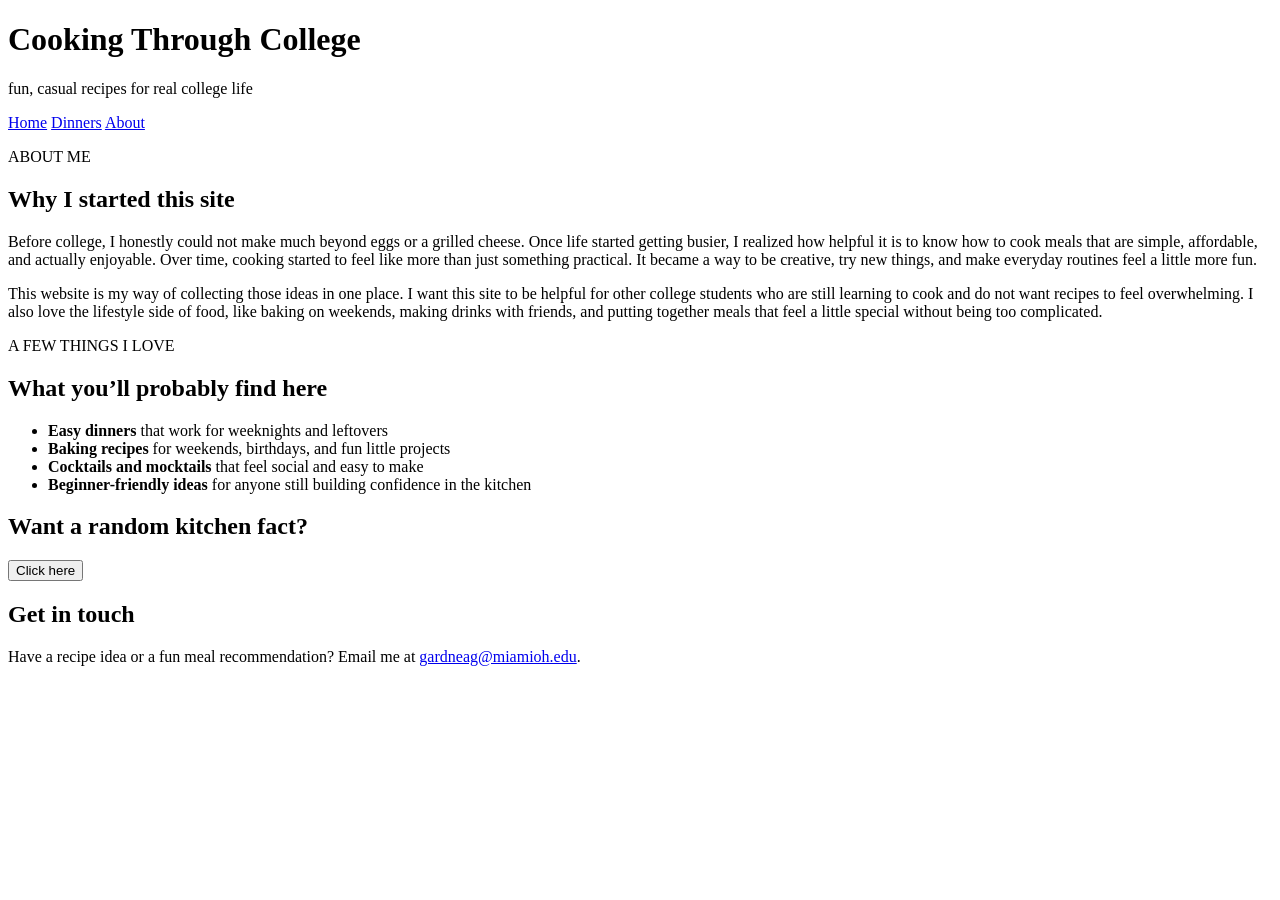
==== about.html @ 00fe20cf "Add files via upload" ====
<!DOCTYPE html>
<html lang="en">
<head>
  <meta charset="UTF-8">
  <meta name="viewport" content="width=device-width, initial-scale=1.0">
  <title>About | Cooking Through College</title>

  <link rel="preconnect" href="https://fonts.googleapis.com">
  <link rel="preconnect" href="https://fonts.gstatic.com" crossorigin>
  <link href="https://fonts.googleapis.com/css2?family=Parisienne&family=Playfair+Display:wght@600;700&family=Poppins:wght@300;400;500;600;700&display=swap" rel="stylesheet">

  <link rel="stylesheet" href="styles.css">
</head>
<body>

  <header class="site-header">
    <div class="nav-wrap">
      <div class="logo-area">
        <h1>Cooking Through College</h1>
        <p class="tagline">fun, casual recipes for real college life</p>
      </div>

      <nav>
        <a href="index.html">Home</a>
        <a href="dinners.html">Dinners</a>
        <a href="about.html">About</a>
      </nav>
    </div>
  </header>

  <main>
    <section class="section-heading">
      <p class="eyebrow">ABOUT ME</p>
      <h2>Why I started this site</h2>
    </section>

    <section class="featured-recipes">
      <article class="recipe-card">
        <div class="recipe-card-content">
          <p>
            Before college, I honestly could not make much beyond eggs or a grilled cheese.
            Once life started getting busier, I realized how helpful it is to know how to
            cook meals that are simple, affordable, and actually enjoyable. Over time,
            cooking started to feel like more than just something practical. It became a way
            to be creative, try new things, and make everyday routines feel a little more fun.
          </p>

          <p>
            This website is my way of collecting those ideas in one place. I want this site
            to be helpful for other college students who are still learning to cook and do
            not want recipes to feel overwhelming. I also love the lifestyle side of food,
            like baking on weekends, making drinks with friends, and putting together meals
            that feel a little special without being too complicated.
          </p>
        </div>
      </article>
    </section>

    <aside class="featured-recipes">
      <div class="section-heading">
        <p class="eyebrow">A FEW THINGS I LOVE</p>
        <h2>What you’ll probably find here</h2>
      </div>

      <article class="recipe-card">
        <div class="recipe-card-content">
          <ul>
            <li><strong>Easy dinners</strong> that work for weeknights and leftovers</li>
            <li><strong>Baking recipes</strong> for weekends, birthdays, and fun little projects</li>
            <li><strong>Cocktails and mocktails</strong> that feel social and easy to make</li>
            <li><strong>Beginner-friendly ideas</strong> for anyone still building confidence in the kitchen</li>
          </ul>
        </div>
      </article>
    </aside>

    <section class="about-fun">
      <h2>Want a random kitchen fact?</h2>
      <button onclick="showFact()">Click here</button>
      <p id="fun-fact"></p>
    </section>

    <section class="contact-preview">
      <h2>Get in touch</h2>
      <p>
        Have a recipe idea or a fun meal recommendation? Email me at
        <a href="mailto:gardneag@miamioh.edu">gardneag@miamioh.edu</a>.
      </p>
    </section>
  </main>

  <script>
    function showFact() {
      document.getElementById("fun-fact").innerHTML =
        "One of my favorite parts of cooking is finding simple recipes that still feel a little special.";
    }
  </script>
</body>
</html>
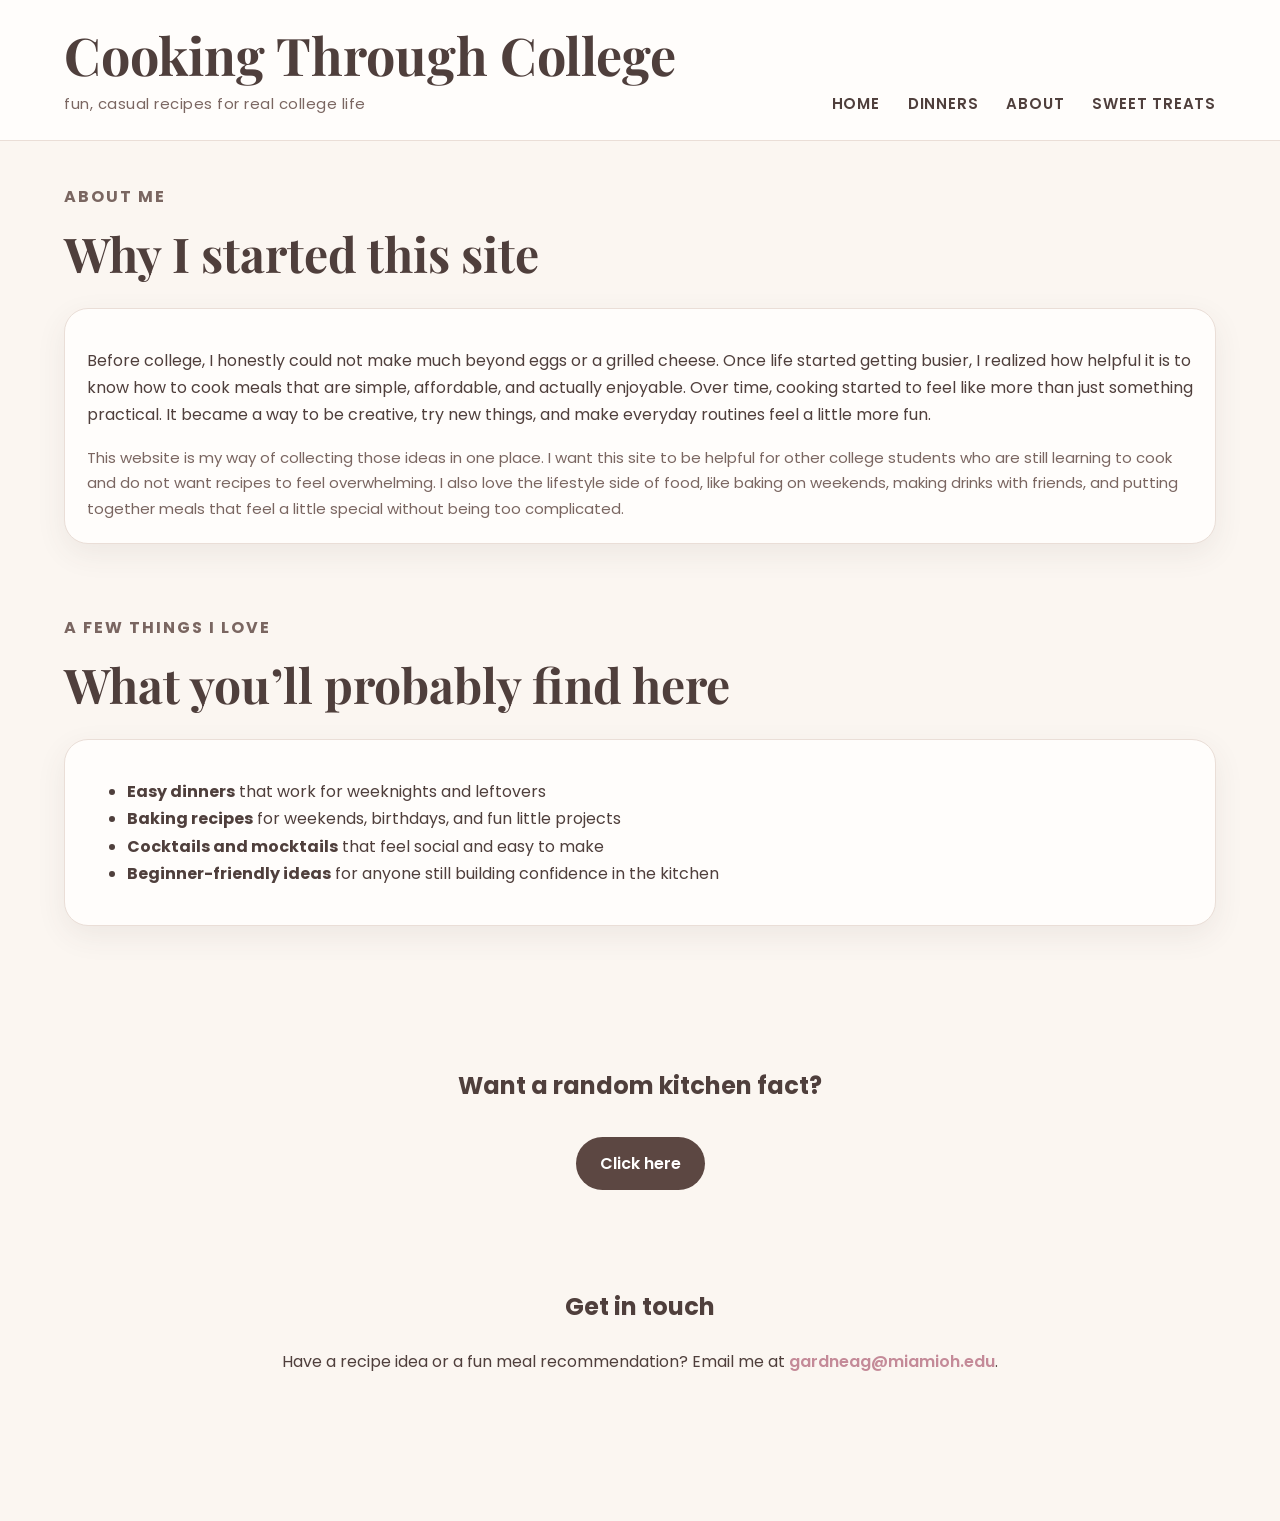
==== commit 00eb91a4: "about.html" ====
--- a/about.html
+++ b/about.html
@@ -20,11 +20,12 @@
         <p class="tagline">fun, casual recipes for real college life</p>
       </div>
 
-      <nav>
-        <a href="index.html">Home</a>
-        <a href="dinners.html">Dinners</a>
-        <a href="about.html">About</a>
-      </nav>
+     <nav>
+  <a href="index.html">Home</a>
+  <a href="dinners.html">Dinners</a>
+  <a href="about.html">About</a>
+  <a href="materialize.html">Sweet Treats</a>
+</nav>
     </div>
   </header>
 
@@ -96,4 +97,4 @@
     }
   </script>
 </body>
-</html>+</html>
--- a/styles.css
+++ b/styles.css
@@ -0,0 +1,337 @@
+:root {
+  --cream: #fbf6f1;
+  --soft-white: #fffdfb;
+  --dusty-rose: #d8a7a7;
+  --rose-deep: #b97f8a;
+  --blush: #f5e3e1;
+  --sage: #9caf9b;
+  --deep-sage: #6f8579;
+  --mocha: #4f3f3c;
+  --light-mocha: #7a6661;
+  --border: #eaded7;
+  --shadow: 0 10px 30px rgba(79, 63, 60, 0.08);
+}
+
+* {
+  box-sizing: border-box;
+}
+
+body {
+  margin: 0;
+  background-color: var(--cream);
+  color: var(--mocha);
+  font-family: "Poppins", sans-serif;
+  line-height: 1.7;
+}
+
+a {
+  text-decoration: none;
+}
+
+.site-header {
+  background-color: var(--soft-white);
+  border-bottom: 1px solid var(--border);
+}
+
+.nav-wrap {
+  max-width: 1200px;
+  margin: 0 auto;
+  padding: 28px 24px 24px;
+  display: flex;
+  justify-content: space-between;
+  align-items: end;
+  gap: 30px;
+}
+
+.logo-area h1 {
+  margin: 0;
+  font-family: "Playfair Display", serif;
+  font-size: 52px;
+  line-height: 1.05;
+  color: var(--mocha);
+}
+
+.tagline {
+  margin: 8px 0 0;
+  font-size: 15px;
+  color: var(--light-mocha);
+  letter-spacing: 0.5px;
+}
+
+nav {
+  display: flex;
+  gap: 28px;
+  flex-wrap: wrap;
+}
+
+nav a {
+  color: var(--mocha);
+  font-size: 15px;
+  font-weight: 600;
+  text-transform: uppercase;
+  letter-spacing: 0.8px;
+}
+
+nav a:hover {
+  color: var(--rose-deep);
+}
+
+main {
+  max-width: 1200px;
+  margin: 0 auto;
+  padding: 42px 24px 70px;
+}
+
+.hero {
+  display: block;
+  max-width: 700px;
+  margin: 0 auto 60px;
+  text-align: center;
+}
+
+.hero-text {
+  text-align: center;
+}
+
+.eyebrow {
+  margin: 0 0 10px;
+  color: var(--rose-deep);
+  font-size: 13px;
+  font-weight: 700;
+  letter-spacing: 2px;
+  text-transform: uppercase;
+}
+
+.hero h2,
+.section-heading h2 {
+  margin: 0 0 18px;
+  font-family: "Playfair Display", serif;
+  font-size: 48px;
+  line-height: 1.08;
+  color: var(--mocha);
+}
+
+.hero-description,
+.section-heading p {
+  font-size: 16px;
+  color: var(--light-mocha);
+  margin-bottom: 18px;
+}
+
+.script-line {
+  text-align: center;
+  margin: 18px 0 28px;
+  font-family: "Parisienne", cursive;
+  font-size: 46px;
+  color: var(--rose-deep);
+  line-height: 1.1;
+}
+
+.hero-button {
+  display: inline-block;
+  margin-top: 10px;
+  background-color: var(--mocha);
+  color: white;
+  padding: 14px 24px;
+  border-radius: 999px;
+  font-weight: 600;
+  font-size: 15px;
+}
+
+.hero-button:hover {
+  background-color: var(--rose-deep);
+}
+
+.category-preview {
+  display: grid;
+  grid-template-columns: repeat(4, 1fr);
+  gap: 18px;
+  margin: 18px 0 70px;
+}
+
+.category-card {
+  background-color: var(--soft-white);
+  border: 1px solid var(--border);
+  border-radius: 20px;
+  padding: 24px 20px;
+  text-align: center;
+  box-shadow: var(--shadow);
+}
+
+.category-label {
+  margin: 0 0 8px;
+  color: var(--rose-deep);
+  font-size: 12px;
+  font-weight: 700;
+  letter-spacing: 1.5px;
+}
+
+.category-card h3 {
+  margin: 0;
+  font-family: "Playfair Display", serif;
+  font-size: 28px;
+  color: var(--mocha);
+}
+
+.featured-recipes {
+  margin-bottom: 70px;
+}
+
+.section-heading {
+  max-width: 700px;
+  margin-bottom: 28px;
+}
+
+.recipe-grid {
+  display: grid;
+  grid-template-columns: repeat(3, 1fr);
+  gap: 24px;
+}
+
+.recipe-card {
+  background-color: var(--soft-white);
+  border-radius: 24px;
+  overflow: hidden;
+  box-shadow: var(--shadow);
+  border: 1px solid var(--border);
+}
+
+.recipe-card-content {
+  padding: 22px;
+}
+
+.recipe-type {
+  margin: 0 0 10px;
+  color: var(--rose-deep);
+  font-size: 12px;
+  font-weight: 700;
+  letter-spacing: 1.6px;
+  text-transform: uppercase;
+}
+
+.recipe-card h3 {
+  margin: 0 0 12px;
+  font-family: "Playfair Display", serif;
+  font-size: 28px;
+  line-height: 1.2;
+  color: var(--mocha);
+}
+
+.recipe-card p:last-child {
+  margin-bottom: 0;
+  color: var(--light-mocha);
+  font-size: 15px;
+}
+
+.week-section {
+  margin-bottom: 40px;
+}
+
+table {
+  width: 100%;
+  border-collapse: collapse;
+  background-color: var(--soft-white);
+  border: 1px solid var(--border);
+  box-shadow: var(--shadow);
+}
+
+th {
+  background-color: var(--deep-sage);
+  color: white;
+  padding: 16px;
+  text-align: left;
+  font-size: 16px;
+}
+
+td {
+  padding: 16px;
+  border-top: 1px solid var(--border);
+  color: var(--light-mocha);
+}
+
+tr:nth-child(even) {
+  background-color: #faf4ef;
+}
+.home-gallery {
+  max-width: 900px;
+  margin: 40px auto 50px;
+  display: flex;
+  justify-content: center;
+  gap: 24px;
+}
+
+.home-gallery img {
+  width: 180px;
+  height: 220px;
+  object-fit: cover;
+  border-radius: 18px;
+  display: block;
+}
+.kitchen-tip {
+  padding: 40px 0;
+}
+
+.kitchen-tip button {
+  background-color: #5c4742;
+  color: white;
+  border: none;
+  padding: 14px 24px;
+  border-radius: 30px;
+  font-size: 1rem;
+  font-family: 'Poppins', sans-serif;
+  font-weight: 600;
+  cursor: pointer;
+  margin-top: 10px;
+}
+
+.kitchen-tip button:hover {
+  opacity: 0.9;
+}
+
+#tip-message {
+  margin-top: 18px;
+  font-size: 1.1rem;
+  color: #5c4742;
+}
+.about-fun {
+  text-align: center;
+  padding: 50px 20px 30px;
+}
+
+.about-fun button {
+  background-color: #5c4742;
+  color: white;
+  border: none;
+  padding: 14px 24px;
+  border-radius: 30px;
+  font-size: 1rem;
+  font-family: 'Poppins', sans-serif;
+  font-weight: 600;
+  cursor: pointer;
+  margin-top: 10px;
+}
+
+.about-fun button:hover {
+  opacity: 0.9;
+}
+
+#fun-fact {
+  margin-top: 18px;
+  font-size: 1.1rem;
+  color: #5c4742;
+}
+
+.contact-preview {
+  text-align: center;
+  padding: 30px 20px 60px;
+}
+
+.contact-preview a {
+  color: #c48a98;
+  font-weight: 600;
+  text-decoration: none;
+}
+
+.contact-preview a:hover {
+  text-decoration: underline;
+}
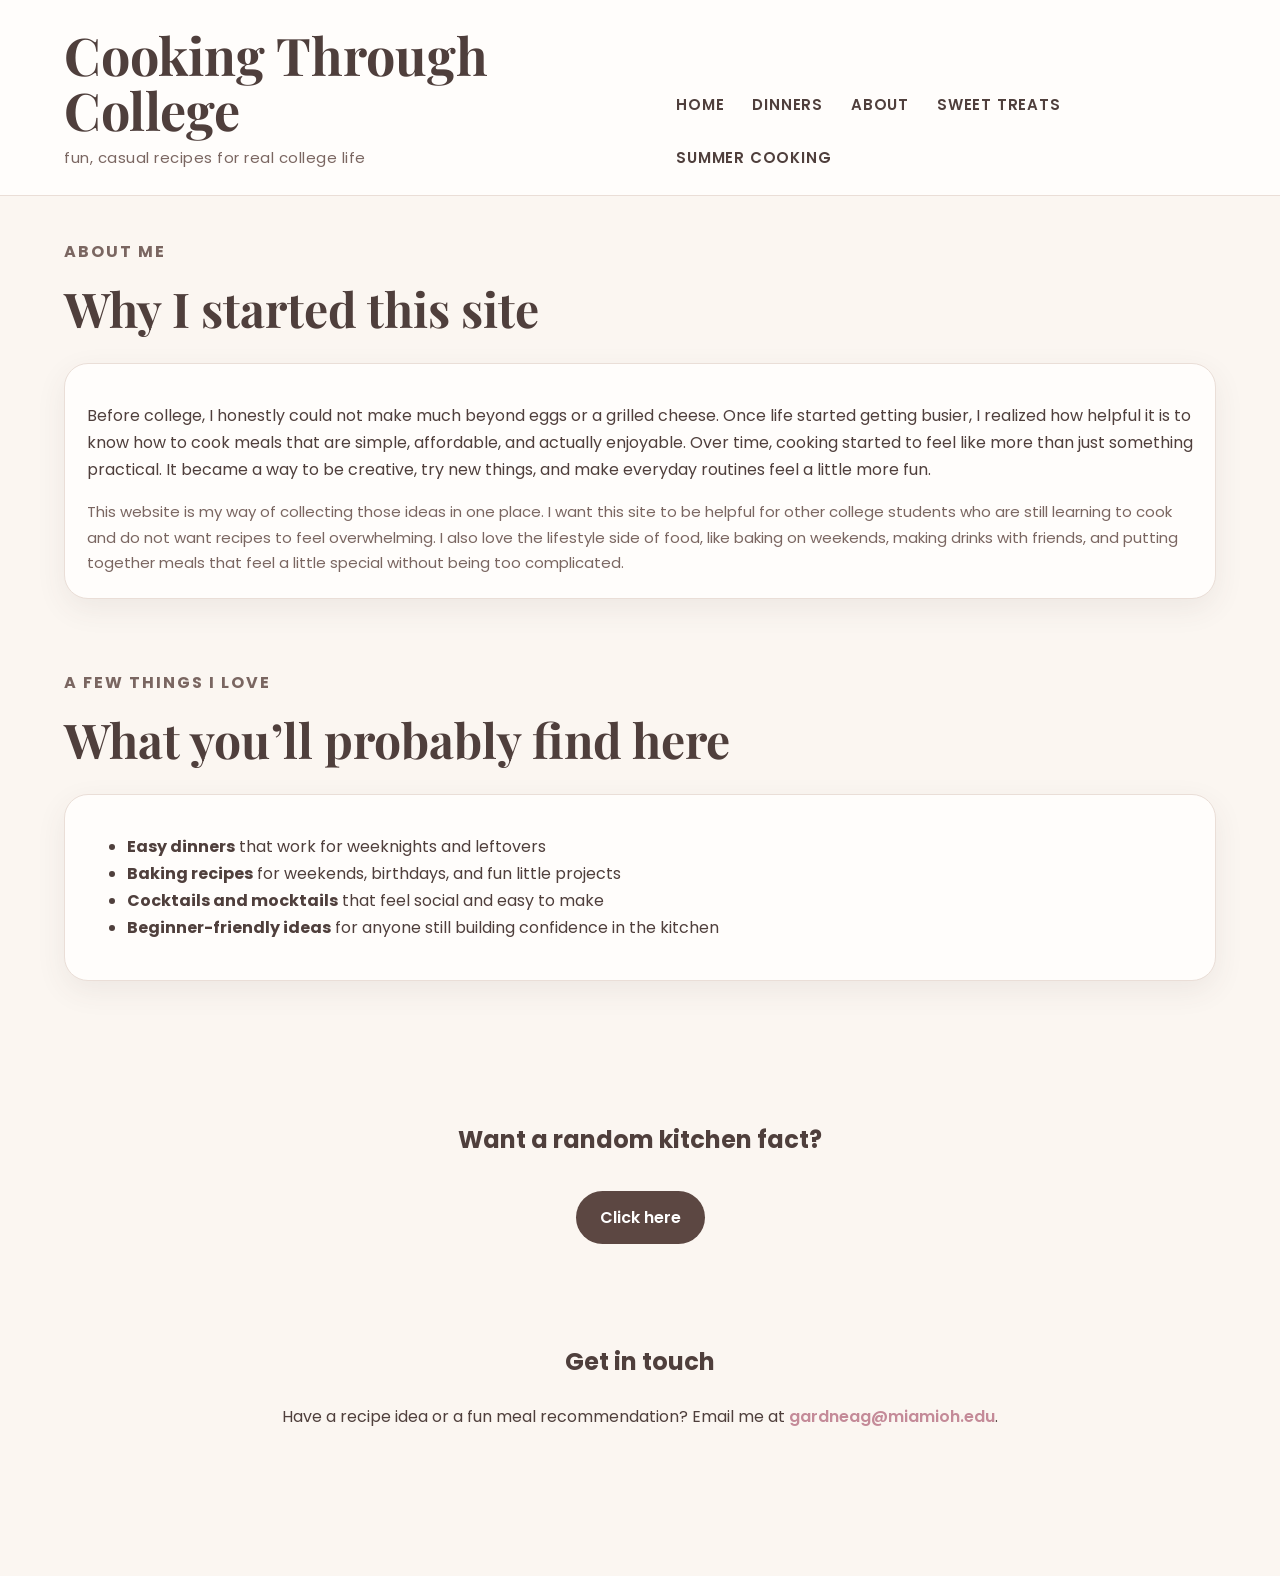
==== commit c859f1af: "Update about.html" ====
--- a/about.html
+++ b/about.html
@@ -25,6 +25,7 @@
   <a href="dinners.html">Dinners</a>
   <a href="about.html">About</a>
   <a href="materialize.html">Sweet Treats</a>
+  <a href="jquery.html">Summer Cooking</a>
 </nav>
     </div>
   </header>
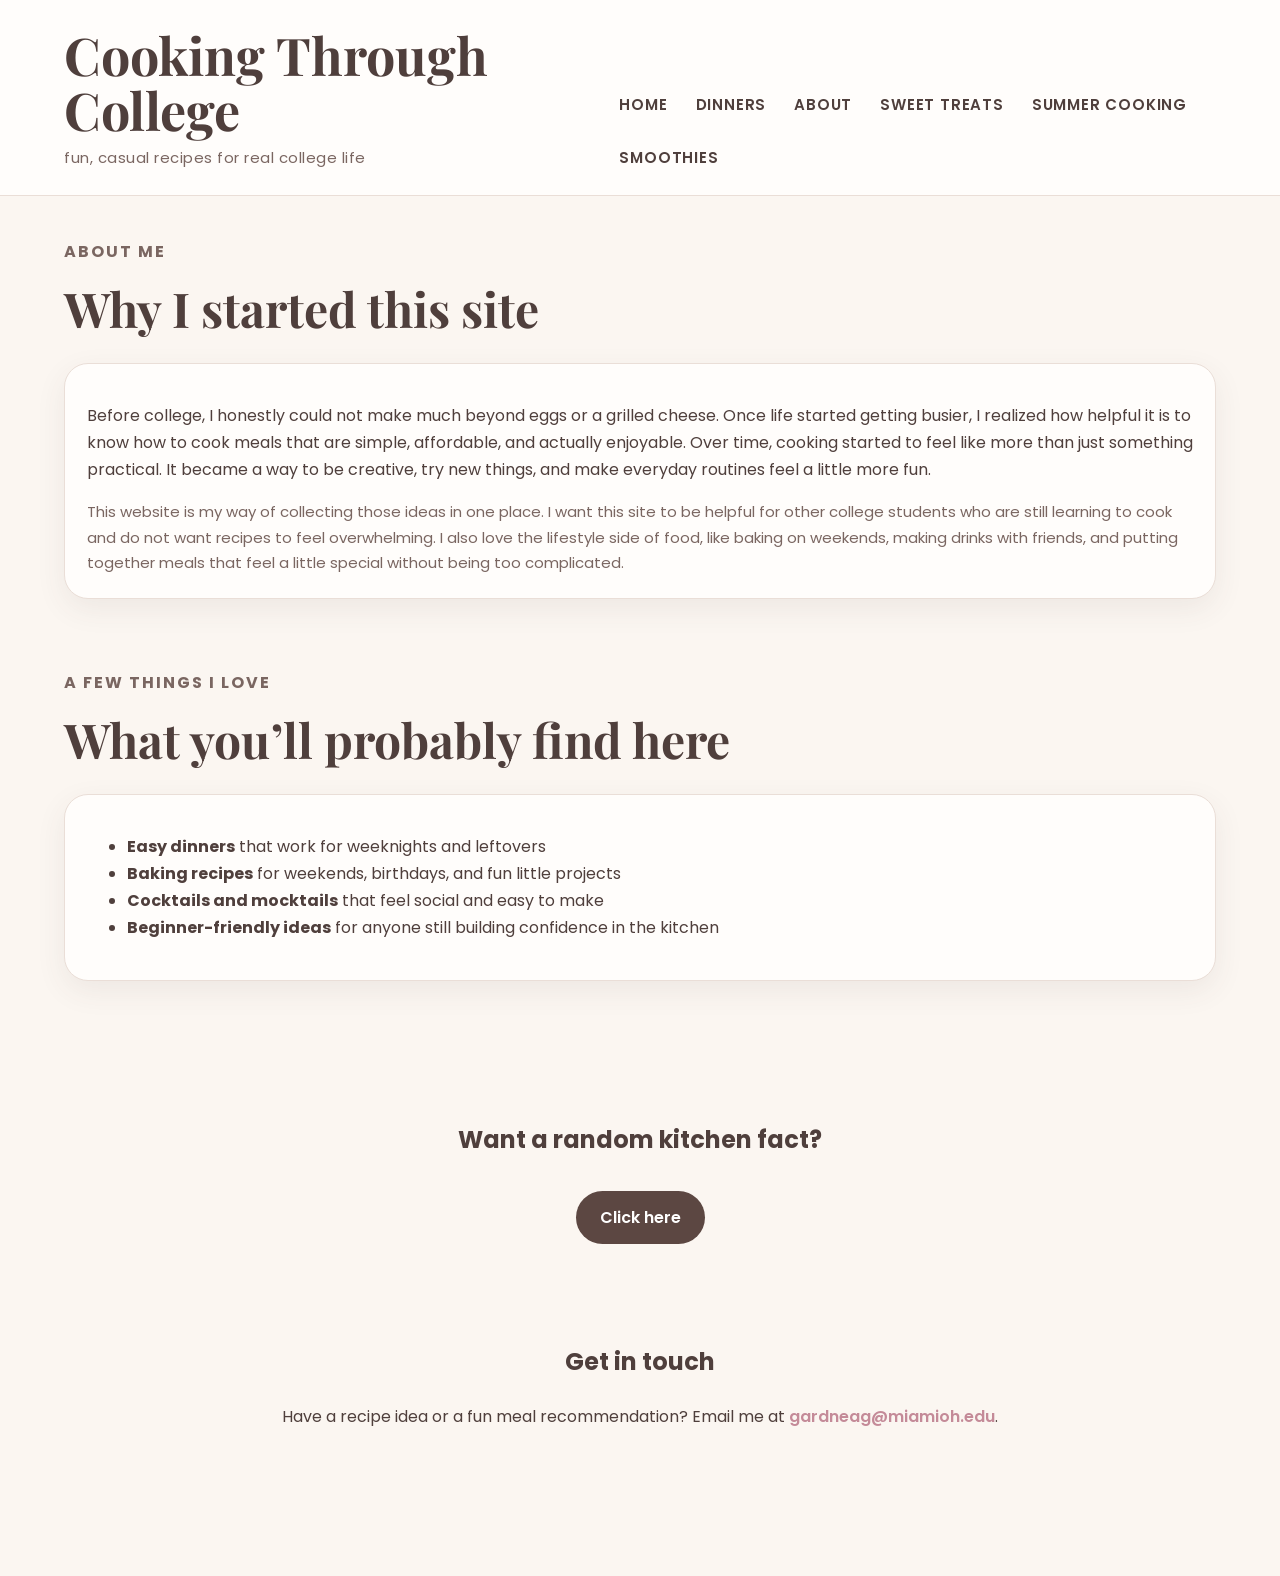
==== commit f4772f88: "Update about.html" ====
--- a/about.html
+++ b/about.html
@@ -26,6 +26,7 @@
   <a href="about.html">About</a>
   <a href="materialize.html">Sweet Treats</a>
   <a href="jquery.html">Summer Cooking</a>
+  <a href="bootstrap.html">Smoothies</a>
 </nav>
     </div>
   </header>
--- a/styles.css
+++ b/styles.css
@@ -334,4 +334,99 @@
 
 .contact-preview a:hover {
   text-decoration: underline;
-}+}
+/* Bootstrap Smoothies Page */
+
+.bootstrap-header {
+  text-align: center;
+  background-color: #f6d6df;
+  padding: 35px 20px 25px;
+  border-bottom: 2px solid #e8c2cb;
+}
+
+.bootstrap-header h1 {
+  font-family: 'Parisienne', cursive;
+  font-size: 3.6rem;
+  color: #9b5c6b;
+  margin: 0;
+}
+
+.bootstrap-header p {
+  margin: 8px 0 22px;
+  color: #5b4542;
+}
+
+.bootstrap-header nav {
+  display: flex;
+  justify-content: center;
+  gap: 35px;
+  flex-wrap: wrap;
+}
+
+.bootstrap-header nav a {
+  color: #4b3835;
+  text-decoration: none;
+  font-weight: 600;
+  font-size: 1rem;
+}
+
+.bootstrap-header nav a:hover {
+  color: #9b5c6b;
+}
+
+main.container {
+  max-width: 1100px;
+}
+
+.smoothie-slide {
+  min-height: 210px;
+  padding: 45px 30px;
+}
+
+.smoothie-card {
+  padding: 10px;
+}
+
+form.smoothie-card {
+  max-width: 850px;
+  margin: 0 auto;
+}
+
+.btn-pink {
+  width: auto;
+  padding: 10px 30px;
+  display: block;
+  margin-top: 20px;
+}
+#smoothieCarousel {
+  background-color: #f7dce2;
+  border-radius: 24px;
+  min-height: 250px;
+  padding: 40px;
+  margin-top: 25px;
+  box-shadow: 0 10px 25px rgba(75, 56, 53, 0.08);
+}
+
+#smoothieCarousel .carousel-item {
+  text-align: center;
+  padding: 45px 80px;
+}
+
+#smoothieCarousel h3 {
+  font-family: 'Playfair Display', serif;
+  color: #8f4448;
+  font-size: 2rem;
+}
+
+#smoothieCarousel p {
+  color: #4b3835;
+  font-size: 1rem;
+}
+
+.carousel-control-prev-icon,
+.carousel-control-next-icon {
+  filter: invert(1);
+}
+.smoothie-intro {
+  margin-top: 30px;
+}
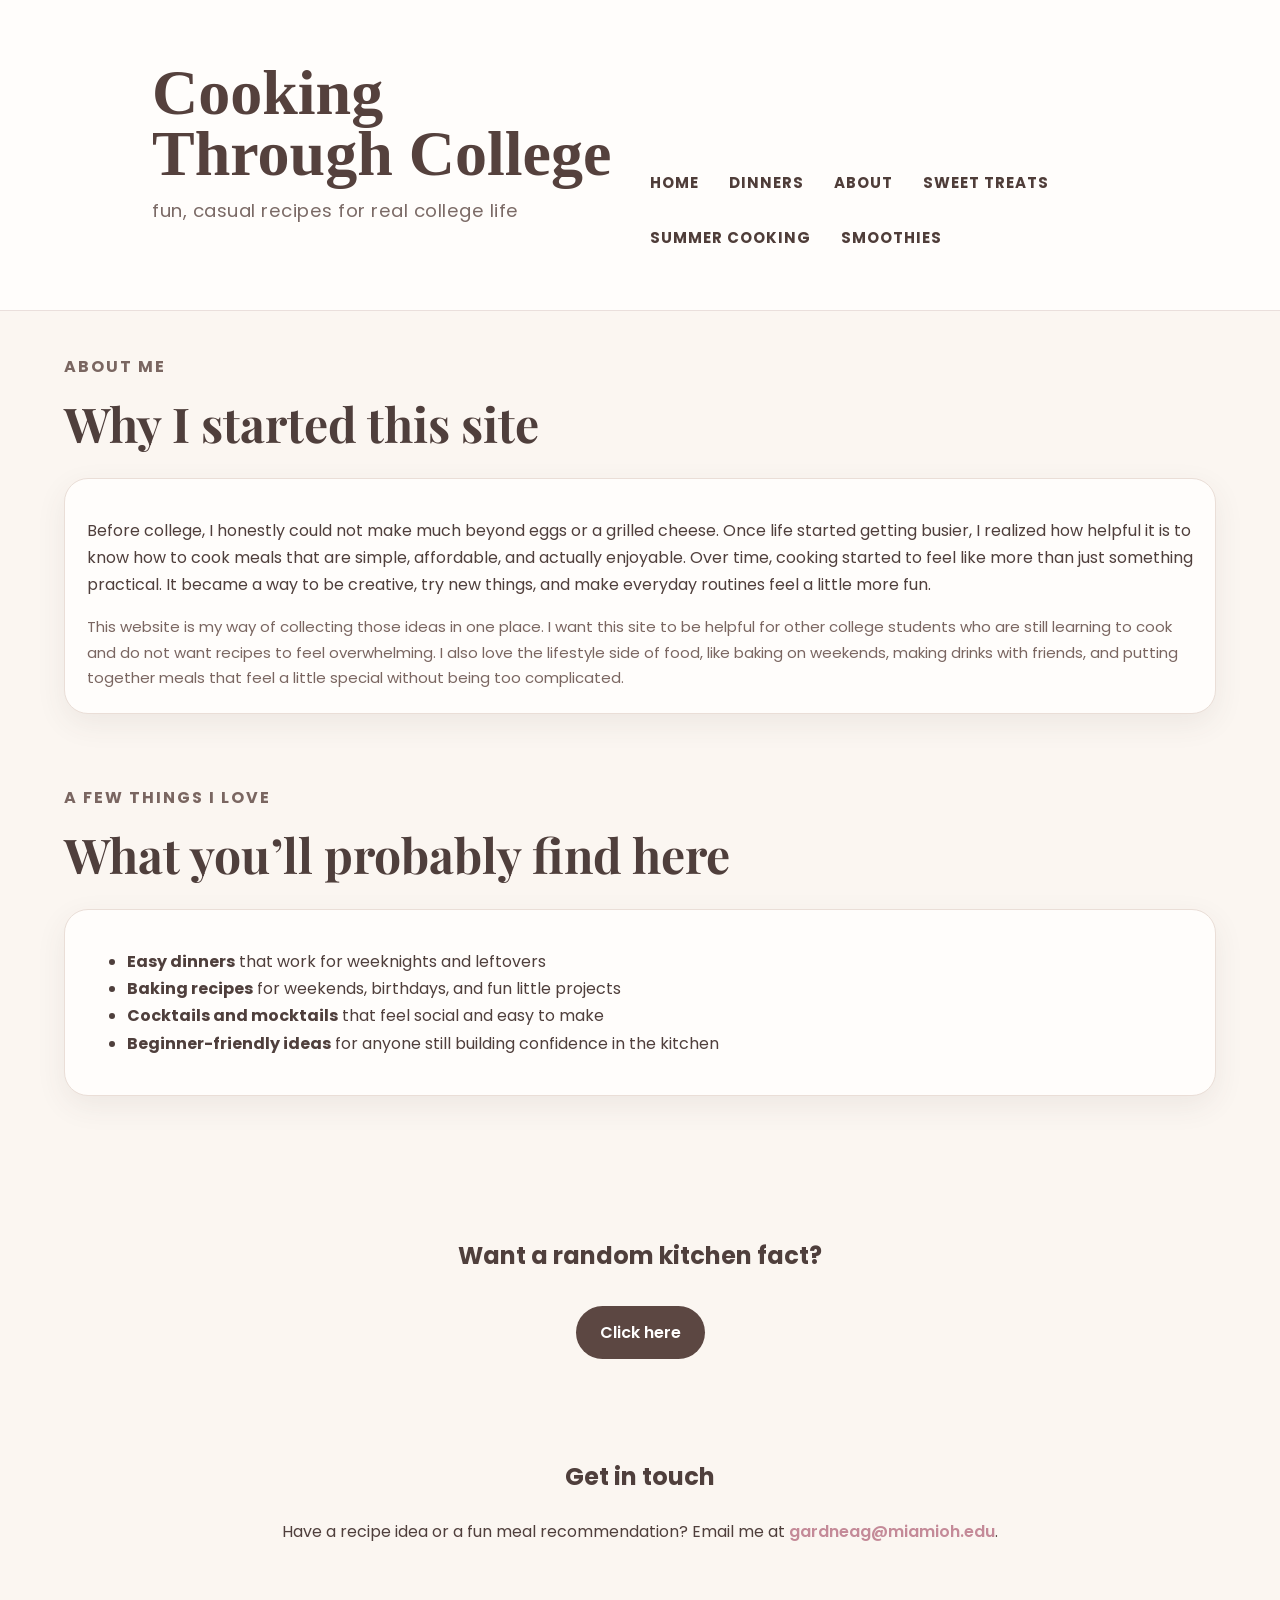
==== commit 5dbd8917: "Update about.html" ====
--- a/about.html
+++ b/about.html
@@ -19,8 +19,7 @@
         <h1>Cooking Through College</h1>
         <p class="tagline">fun, casual recipes for real college life</p>
       </div>
-
-     <nav>
+<nav>
   <a href="index.html">Home</a>
   <a href="dinners.html">Dinners</a>
   <a href="about.html">About</a>
--- a/styles.css
+++ b/styles.css
@@ -337,54 +337,107 @@
 }
 /* Bootstrap Smoothies Page */
 
-.bootstrap-header {
-  text-align: center;
-  background-color: #f6d6df;
-  padding: 35px 20px 25px;
-  border-bottom: 2px solid #e8c2cb;
-}
-
-.bootstrap-header h1 {
-  font-family: 'Parisienne', cursive;
-  font-size: 3.6rem;
-  color: #9b5c6b;
-  margin: 0;
-}
-
-.bootstrap-header p {
-  margin: 8px 0 22px;
-  color: #5b4542;
-}
-
-.bootstrap-header nav {
+.site-header {
+  background-color: #fffdfb;
+  border-bottom: 1px solid #eadfdc;
+  padding: 35px 10%;
+}
+
+.header-inner {
+  max-width: 1300px;
+  margin: 0 auto;
+}
+
+.site-header h1 {
+  font-family: Georgia, serif;
+  font-size: 4rem;
+  line-height: 0.95;
+  color: #55413d;
+  margin: 0 0 10px 0;
+}
+
+.site-header p {
+  color: #7b6a66;
+  font-size: 1.15rem;
+  margin-bottom: 25px;
+}
+
+.site-header nav {
   display: flex;
-  justify-content: center;
-  gap: 35px;
+  gap: 30px;
   flex-wrap: wrap;
 }
 
-.bootstrap-header nav a {
-  color: #4b3835;
+.site-header nav a {
+  color: #4f3d39;
   text-decoration: none;
-  font-weight: 600;
-  font-size: 1rem;
-}
-
-.bootstrap-header nav a:hover {
-  color: #9b5c6b;
+  font-weight: 700;
+  text-transform: uppercase;
+  letter-spacing: 1px;
+}
+
+.site-header nav a:hover {
+  color: #b86f83;
 }
 
 main.container {
   max-width: 1100px;
 }
+.smoothie-intro {
+  margin-top: 0;
+  margin-bottom: 10px !important;
+}
+.smoothie-hero {
+  max-width: 600px;
+  margin: 20px auto 40px;
+  padding: 20px;
+  background-color: #fff7f9;
+  border-radius: 30px;
+}
+.smoothie-hero img {
+  width: 100%;
+  max-width: 420px;   
+  height: auto;       
+  display: block;
+  margin: 0 auto;     
+  border-radius: 26px;
+  border: 3px solid #f1c9d3;
+  box-shadow: 0 15px 30px rgba(85, 65, 61, 0.14);
+}
+#smoothieCarousel {
+  background-color: #f8dce5;
+  border-radius: 26px;
+  padding: 25px 40px;
+  margin-top: 15px;
+  box-shadow: 0 12px 25px rgba(85, 65, 61, 0.08);
+}
 
 .smoothie-slide {
-  min-height: 210px;
-  padding: 45px 30px;
+  min-height: 150px;
+  padding: 35px 80px;
+  text-align: center;
+}
+
+#smoothieCarousel h3 {
+  font-family: Georgia, serif;
+  color: #8f4448;
+  font-size: 2rem;
+}
+
+#smoothieCarousel p {
+  color: #4b3835;
+  font-size: 1rem;
+}
+
+.carousel-control-prev-icon,
+.carousel-control-next-icon {
+  filter: invert(1);
 }
 
 .smoothie-card {
-  padding: 10px;
+  border-radius: 20px;
+  border: 1px solid #eadfdc;
+  box-shadow: 0 10px 25px rgba(85, 65, 61, 0.08);
 }
 
 form.smoothie-card {
@@ -393,40 +446,14 @@
 }
 
 .btn-pink {
-  width: auto;
-  padding: 10px 30px;
-  display: block;
-  margin-top: 20px;
-}
-#smoothieCarousel {
-  background-color: #f7dce2;
-  border-radius: 24px;
-  min-height: 250px;
-  padding: 40px;
-  margin-top: 25px;
-  box-shadow: 0 10px 25px rgba(75, 56, 53, 0.08);
-}
-
-#smoothieCarousel .carousel-item {
-  text-align: center;
-  padding: 45px 80px;
-}
-
-#smoothieCarousel h3 {
-  font-family: 'Playfair Display', serif;
-  color: #8f4448;
-  font-size: 2rem;
-}
-
-#smoothieCarousel p {
-  color: #4b3835;
-  font-size: 1rem;
-}
-
-.carousel-control-prev-icon,
-.carousel-control-next-icon {
-  filter: invert(1);
-}
-.smoothie-intro {
-  margin-top: 30px;
-}
+  background-color: #b86f83;
+  color: white;
+  border-radius: 30px;
+  padding: 10px 24px;
+  margin-top: 15px;
+}
+
+.btn-pink:hover {
+  background-color: #9f5c70;
+  color: white;
+}
